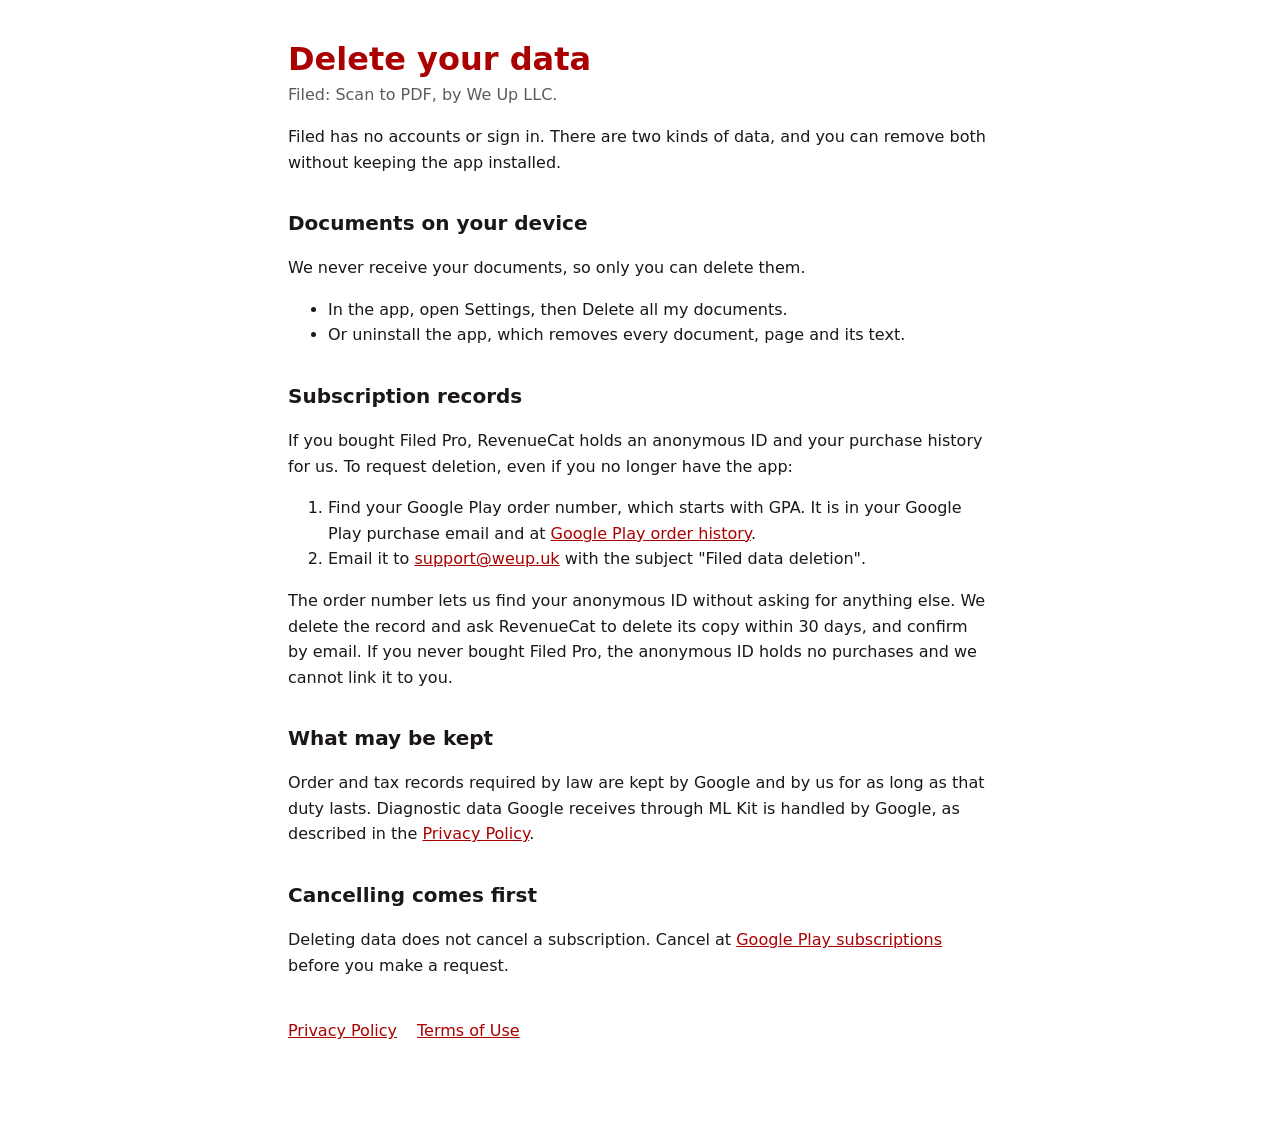
==== delete/index.html @ 7321161b "feat: add legal pages for Filed" ====
<!DOCTYPE html>
<html lang="en">
<head>
<meta charset="utf-8">
<meta name="viewport" content="width=device-width, initial-scale=1">
<title>Delete your data from Filed: Scan to PDF</title>
<link rel="stylesheet" href="../style.css">
</head>
<body>
<main>
<h1>Delete your data</h1>
<p class="meta">Filed: Scan to PDF, by We Up LLC.</p>

<p>Filed has no accounts or sign in. There are two kinds of data, and you can remove both without keeping the app installed.</p>

<h2>Documents on your device</h2>
<p>We never receive your documents, so only you can delete them.</p>
<ul>
<li>In the app, open Settings, then Delete all my documents.</li>
<li>Or uninstall the app, which removes every document, page and its text.</li>
</ul>

<h2>Subscription records</h2>
<p>If you bought Filed Pro, RevenueCat holds an anonymous ID and your purchase history for us. To request deletion, even if you no longer have the app:</p>
<ol>
<li>Find your Google Play order number, which starts with GPA. It is in your Google Play purchase email and at <a href="https://play.google.com/store/account/orderhistory">Google Play order history</a>.</li>
<li>Email it to <a href="mailto:support@weup.uk?subject=Filed%20data%20deletion">support@weup.uk</a> with the subject "Filed data deletion".</li>
</ol>
<p>The order number lets us find your anonymous ID without asking for anything else. We delete the record and ask RevenueCat to delete its copy within 30 days, and confirm by email. If you never bought Filed Pro, the anonymous ID holds no purchases and we cannot link it to you.</p>

<h2>What may be kept</h2>
<p>Order and tax records required by law are kept by Google and by us for as long as that duty lasts. Diagnostic data Google receives through ML Kit is handled by Google, as described in the <a href="../privacy/">Privacy Policy</a>.</p>

<h2>Cancelling comes first</h2>
<p>Deleting data does not cancel a subscription. Cancel at <a href="https://play.google.com/store/account/subscriptions">Google Play subscriptions</a> before you make a request.</p>

<p class="links"><a href="../privacy/">Privacy Policy</a> <a href="../terms/">Terms of Use</a></p>
</main>
</body>
</html>
---- style.css ----
body {
  margin: 0;
  background: #fff;
  color: #1b1717;
  font: 16px/1.6 Roboto, system-ui, -apple-system, "Segoe UI", sans-serif;
}

main {
  max-width: 44rem;
  margin: 0 auto;
  padding: 2.5rem 1.25rem 4rem;
}

h1 {
  margin: 0 0 0.25rem;
  font-size: 2rem;
  line-height: 1.2;
  color: #aa0000;
}

h2 {
  margin: 2rem 0 0.5rem;
  font-size: 1.25rem;
}

h3 {
  margin: 1.25rem 0 0.25rem;
  font-size: 1rem;
}

a {
  color: #aa0000;
}

.meta {
  margin-top: 0;
  color: #5f5a5a;
}

.links {
  margin-top: 2.5rem;
  display: flex;
  flex-wrap: wrap;
  gap: 1.25rem;
}
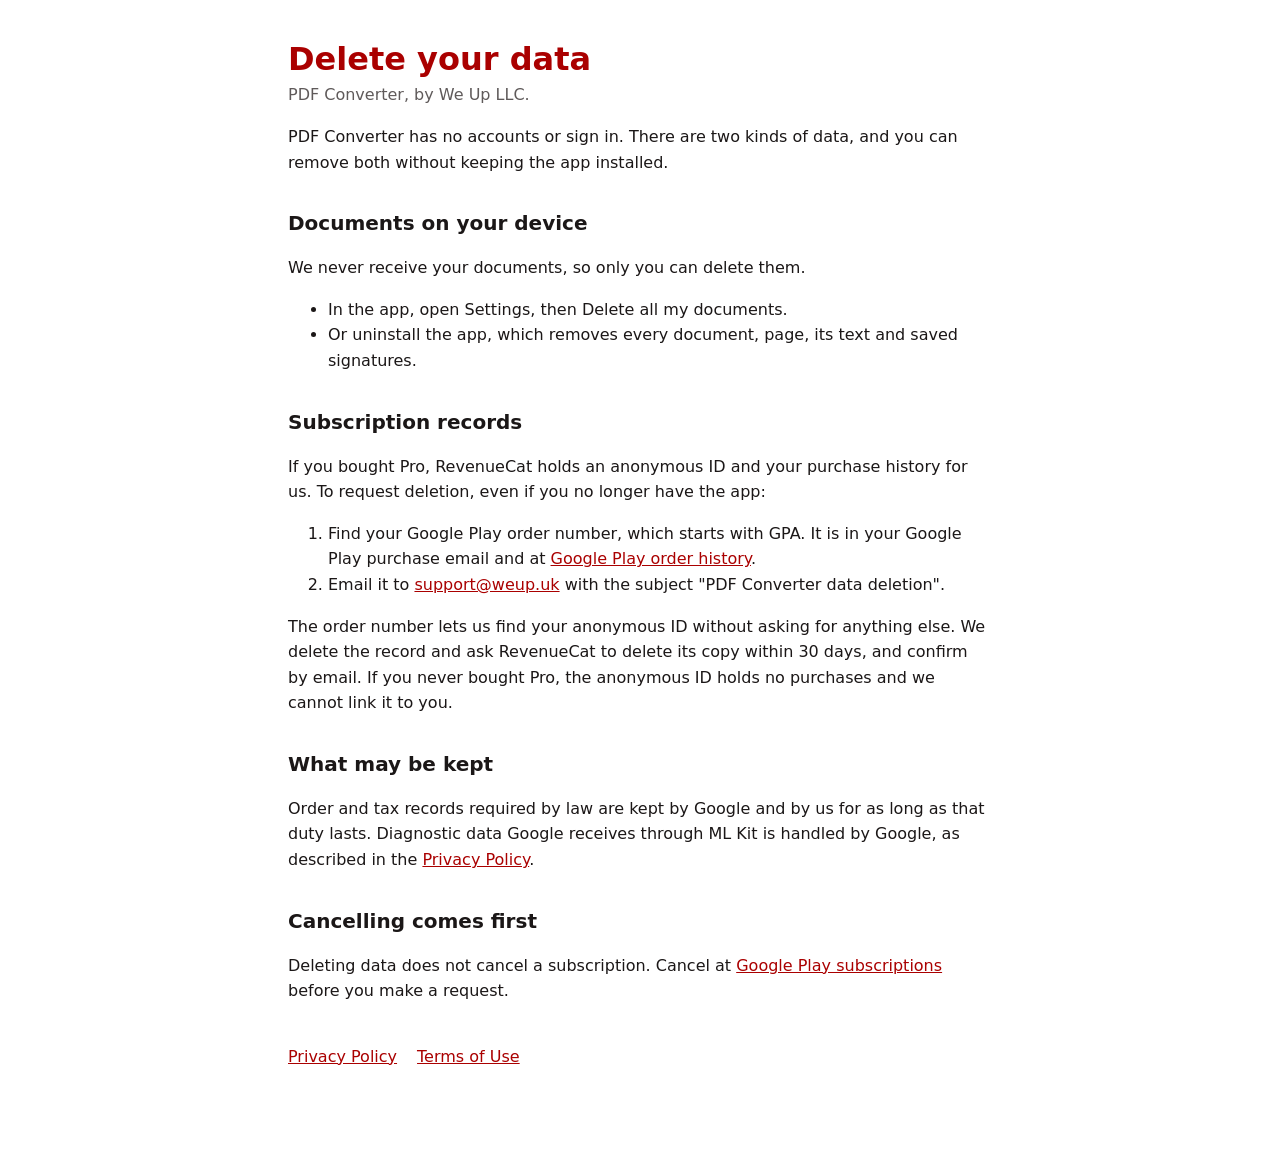
==== commit 4e65c052: "docs: rename app to PDF Converter and update feature terms" ====
--- a/delete/index.html
+++ b/delete/index.html
@@ -3,30 +3,30 @@
 <head>
 <meta charset="utf-8">
 <meta name="viewport" content="width=device-width, initial-scale=1">
-<title>Delete your data from Filed: Scan to PDF</title>
+<title>Delete your data from PDF Converter</title>
 <link rel="stylesheet" href="../style.css">
 </head>
 <body>
 <main>
 <h1>Delete your data</h1>
-<p class="meta">Filed: Scan to PDF, by We Up LLC.</p>
+<p class="meta">PDF Converter, by We Up LLC.</p>
 
-<p>Filed has no accounts or sign in. There are two kinds of data, and you can remove both without keeping the app installed.</p>
+<p>PDF Converter has no accounts or sign in. There are two kinds of data, and you can remove both without keeping the app installed.</p>
 
 <h2>Documents on your device</h2>
 <p>We never receive your documents, so only you can delete them.</p>
 <ul>
 <li>In the app, open Settings, then Delete all my documents.</li>
-<li>Or uninstall the app, which removes every document, page and its text.</li>
+<li>Or uninstall the app, which removes every document, page, its text and saved signatures.</li>
 </ul>
 
 <h2>Subscription records</h2>
-<p>If you bought Filed Pro, RevenueCat holds an anonymous ID and your purchase history for us. To request deletion, even if you no longer have the app:</p>
+<p>If you bought Pro, RevenueCat holds an anonymous ID and your purchase history for us. To request deletion, even if you no longer have the app:</p>
 <ol>
 <li>Find your Google Play order number, which starts with GPA. It is in your Google Play purchase email and at <a href="https://play.google.com/store/account/orderhistory">Google Play order history</a>.</li>
-<li>Email it to <a href="mailto:support@weup.uk?subject=Filed%20data%20deletion">support@weup.uk</a> with the subject "Filed data deletion".</li>
+<li>Email it to <a href="mailto:support@weup.uk?subject=PDF%20Converter%20data%20deletion">support@weup.uk</a> with the subject "PDF Converter data deletion".</li>
 </ol>
-<p>The order number lets us find your anonymous ID without asking for anything else. We delete the record and ask RevenueCat to delete its copy within 30 days, and confirm by email. If you never bought Filed Pro, the anonymous ID holds no purchases and we cannot link it to you.</p>
+<p>The order number lets us find your anonymous ID without asking for anything else. We delete the record and ask RevenueCat to delete its copy within 30 days, and confirm by email. If you never bought Pro, the anonymous ID holds no purchases and we cannot link it to you.</p>
 
 <h2>What may be kept</h2>
 <p>Order and tax records required by law are kept by Google and by us for as long as that duty lasts. Diagnostic data Google receives through ML Kit is handled by Google, as described in the <a href="../privacy/">Privacy Policy</a>.</p>
